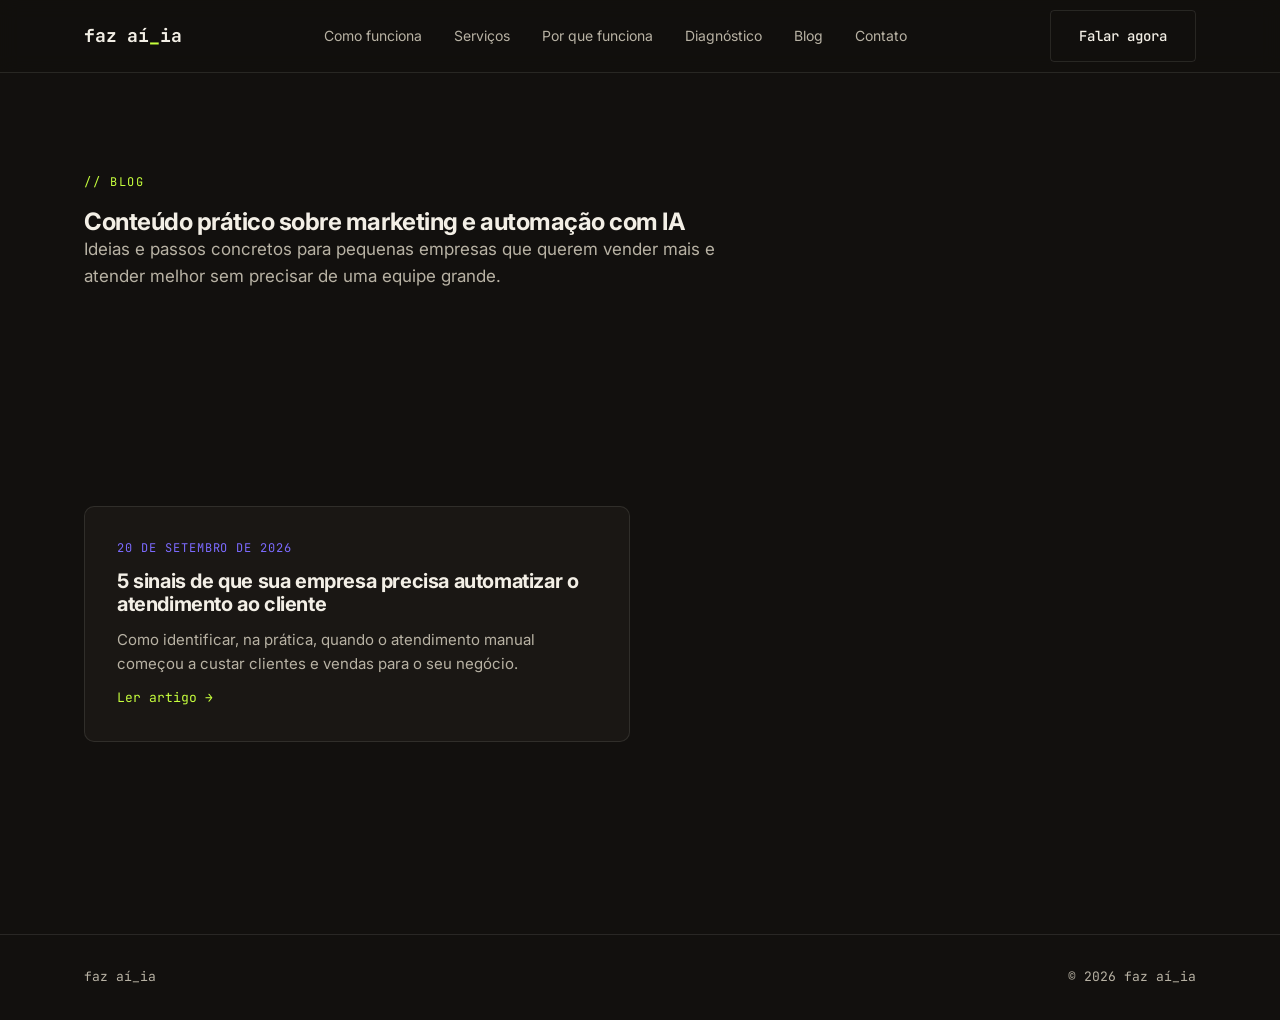
==== blog/index.html @ 1f289111 "Cria pagina de listagem do blog" ====
<!DOCTYPE html>
  <html lang="pt-BR">
  <head>
  <meta charset="UTF-8" />
  <meta name="viewport" content="width=device-width, initial-scale=1.0" />
  <title>Blog | Faz Aí IA</title>
  <meta name="description" content="Conteúdo prático sobre marketing, e-commerce e automação com IA para pequenas empresas. Escrito pela Faz Aí IA." />
  <link rel="icon" type="image/svg+xml" href="/favicon.svg" />
  <link rel="preconnect" href="https://fonts.googleapis.com" />
  <link rel="preconnect" href="https://fonts.gstatic.com" crossorigin />
  <link href="https://fonts.googleapis.com/css2?family=Inter:wght@400;500;600;700&family=JetBrains+Mono:wght@400;500;700&display=swap" rel="stylesheet" />
  <link rel="stylesheet" href="/styles.css" />
  </head>
  <body>

  <header class="site-header">
    <div class="wrap">
      <a href="/" class="logo">faz aí<span>_</span>ia</a>
      <nav id="nav">
        <ul>
          <li><a href="/#como-funciona">Como funciona</a></li>
          <li><a href="/#servicos">Serviços</a></li>
          <li><a href="/#por-que-funciona">Por que funciona</a></li>
        <li><a href="/#diagnostico">Diagnóstico</a></li>
          <li><a href="/blog/">Blog</a></li>
          <li><a href="/#contato">Contato</a></li>
        </ul>
      </nav>
      <div class="header-cta">
        <a href="/#contato" class="btn btn-outline">Falar agora</a>
        <button class="nav-toggle" id="navToggle" aria-label="Abrir menu">☰</button>
      </div>
    </div>
  </header>

  <main>

    <section class="blog-hero">
      <div class="wrap">
        <div class="section-head">
          <span class="eyebrow">// blog</span>
          <h1>Conteúdo prático sobre marketing e automação com IA</h1>
          <p>Ideias e passos concretos para pequenas empresas que querem vender mais e atender melhor sem precisar de uma equipe grande.</p>
        </div>
      </div>
    </section>

    <section>
      <div class="wrap">
        <div class="blog-grid">

          <a href="/blog/5-sinais-automatizar-atendimento.html" class="blog-card">
            <span class="blog-card-date">20 de setembro de 2026</span>
            <h3>5 sinais de que sua empresa precisa automatizar o atendimento ao cliente</h3>
          <p>Como identificar, na prática, quando o atendimento manual começou a custar clientes e vendas para o seu negócio.</p>
            <span class="read-more">Ler artigo →</span>
          </a>

        </div>
      </div>
    </section>

  </main>

  <footer class="site-footer">
    <div class="wrap">
      <p>faz aí_ia</p>
    <p id="year"></p>
  </div>
  </footer>

  <script src="/script.js"></script>
  </body>
  </html>
---- styles.css ----
:root {
  --bg: #12100E;
  --bg-alt: #1A1714;
  --text: #F3EFE6;
  --text-dim: #B8B2A4;
  --accent: #C6FF3D;
  --accent-2: #7C6BFF;
  --border: rgba(243, 239, 230, 0.1);
  --font-mono: 'JetBrains Mono', monospace;
  --font-body: 'Inter', sans-serif;
  --max-width: 1160px;
}

* {
  margin: 0;
  padding: 0;
  box-sizing: border-box;
}

html {
  scroll-behavior: smooth;
}

body {
  background: var(--bg);
  color: var(--text);
  font-family: var(--font-body);
  line-height: 1.6;
  -webkit-font-smoothing: antialiased;
  overflow-x: hidden;
}

img, svg {
  display: block;
  max-width: 100%;
}

a {
  color: inherit;
  text-decoration: none;
}

ul {
  list-style: none;
}

.wrap {
  max-width: var(--max-width);
  margin: 0 auto;
  padding: 0 24px;
}

.eyebrow {
  display: inline-block;
  font-family: var(--font-mono);
  font-size: 12px;
  letter-spacing: 0.14em;
  text-transform: uppercase;
  color: var(--accent);
  margin-bottom: 16px;
}

h1, h2, h3 {
  font-weight: 700;
  letter-spacing: -0.02em;
  line-height: 1.15;
}

h2 {
  font-size: clamp(28px, 4vw, 42px);
  margin-bottom: 16px;
}

.section-head {
  max-width: 640px;
  margin-bottom: 56px;
}

.section-head p {
  color: var(--text-dim);
  font-size: 17px;
}

section {
  padding: 96px 0;
}

/* Buttons */
.btn {
  display: inline-flex;
  align-items: center;
  gap: 8px;
  font-family: var(--font-mono);
  font-size: 14px;
  font-weight: 500;
  padding: 14px 28px;
  border-radius: 4px;
  border: 1px solid transparent;
  cursor: pointer;
  transition: transform 0.15s ease, background 0.15s ease, border-color 0.15s ease;
  white-space: nowrap;
}

.btn:active {
  transform: scale(0.98);
}

.btn-primary {
  background: var(--accent);
  color: #12100E;
}

.btn-primary:hover {
  background: #d8ff70;
}

.btn-outline {
  border-color: var(--border);
  color: var(--text);
}

.btn-outline:hover {
  border-color: var(--accent);
  color: var(--accent);
}

/* Header */
.site-header {
  position: fixed;
  top: 0;
  left: 0;
  right: 0;
  z-index: 100;
  background: rgba(18, 16, 14, 0.85);
  backdrop-filter: blur(10px);
  border-bottom: 1px solid var(--border);
}

.site-header .wrap {
  display: flex;
  align-items: center;
  justify-content: space-between;
  height: 72px;
}

.logo {
  font-family: var(--font-mono);
  font-weight: 700;
  font-size: 18px;
  letter-spacing: -0.01em;
}

.logo span {
  color: var(--accent);
}

.site-header nav ul {
  display: flex;
  gap: 32px;
  font-size: 14px;
  color: var(--text-dim);
}

.site-header nav a:hover {
  color: var(--text);
}

.header-cta {
  display: flex;
  align-items: center;
  gap: 24px;
}

.nav-toggle {
  display: none;
  background: none;
  border: none;
  color: var(--text);
  font-size: 22px;
  cursor: pointer;
}

/* Hero */
.hero {
  padding: 168px 0 96px;
  position: relative;
}

.hero::before {
  content: '';
  position: absolute;
  top: -10%;
  right: -10%;
  width: 480px;
  height: 480px;
  background: radial-gradient(circle, rgba(198, 255, 61, 0.08), transparent 70%);
  pointer-events: none;
}

.hero-grid {
  display: grid;
  grid-template-columns: 1.1fr 1fr;
  gap: 64px;
  align-items: center;
}

.hero h1 {
  font-size: clamp(36px, 5.2vw, 58px);
  margin-bottom: 24px;
}

.hero h1 em {
  font-style: normal;
  color: var(--accent);
}

.hero-sub {
  font-size: 18px;
  color: var(--text-dim);
  max-width: 480px;
  margin-bottom: 36px;
}

.hero-actions {
  display: flex;
  gap: 16px;
  flex-wrap: wrap;
}

/* Terminal block */
.terminal {
  background: var(--bg-alt);
  border: 1px solid var(--border);
  border-radius: 10px;
  overflow: hidden;
  box-shadow: 0 24px 60px -20px rgba(0, 0, 0, 0.6);
}

.terminal-bar {
  display: flex;
  align-items: center;
  gap: 8px;
  padding: 12px 16px;
  border-bottom: 1px solid var(--border);
}

.terminal-dot {
  width: 10px;
  height: 10px;
  border-radius: 50%;
  background: #4a4640;
}

.terminal-title {
  margin-left: 8px;
  font-family: var(--font-mono);
  font-size: 12px;
  color: var(--text-dim);
}

.terminal-body {
  padding: 24px;
  font-family: var(--font-mono);
  font-size: 13.5px;
  min-height: 220px;
}

.terminal-line {
  margin-bottom: 10px;
  opacity: 0;
  animation: fadeIn 0.4s ease forwards;
}

.terminal-line .prompt {
  color: var(--accent-2);
}

.terminal-line .ok {
  color: var(--accent);
}

.terminal-line .dim {
  color: var(--text-dim);
}

.cursor {
  display: inline-block;
  width: 7px;
  height: 14px;
  background: var(--accent);
  margin-left: 2px;
  animation: blink 1s step-end infinite;
  vertical-align: middle;
}

@keyframes fadeIn {
  to { opacity: 1; }
}

@keyframes blink {
  50% { opacity: 0; }
}

/* How it works */
.steps {
  display: grid;
  grid-template-columns: repeat(3, 1fr);
  gap: 24px;
}

.step-card {
  background: var(--bg-alt);
  border: 1px solid var(--border);
  border-radius: 10px;
  padding: 32px 28px;
  position: relative;
}

.step-num {
  font-family: var(--font-mono);
  font-size: 13px;
  color: var(--accent);
  margin-bottom: 20px;
}

.step-card h3 {
  font-size: 20px;
  margin-bottom: 12px;
}

.step-card p {
  color: var(--text-dim);
  font-size: 15px;
}

.step-arrow {
  position: absolute;
  top: 50%;
  right: -20px;
  transform: translateY(-50%);
  color: var(--text-dim);
  font-family: var(--font-mono);
  font-size: 18px;
  z-index: 2;
}

.step-card:last-child .step-arrow {
  display: none;
}

/* Services */
.services-alt {
  background: var(--bg-alt);
}

.services-grid {
  display: grid;
  grid-template-columns: repeat(2, 1fr);
  gap: 20px;
}

.service-card {
  background: var(--bg);
  border: 1px solid var(--border);
  border-radius: 10px;
  padding: 32px;
  transition: border-color 0.2s ease;
}

.service-card:hover {
  border-color: var(--accent-2);
}

.service-tag {
  font-family: var(--font-mono);
  font-size: 11px;
  letter-spacing: 0.08em;
  text-transform: uppercase;
  color: var(--accent-2);
  margin-bottom: 14px;
  display: block;
}

.service-card h3 {
  font-size: 20px;
  margin-bottom: 12px;
}

.service-card p {
  color: var(--text-dim);
  font-size: 15px;
}

/* Why it works */
.stats-grid {
  display: grid;
  grid-template-columns: repeat(4, 1fr);
  gap: 24px;
  margin-bottom: 64px;
}

.stat {
  border-left: 2px solid var(--accent);
  padding-left: 18px;
}

.stat-num {
  font-family: var(--font-mono);
  font-size: 34px;
  font-weight: 700;
  color: var(--text);
  margin-bottom: 6px;
}

.stat-label {
  color: var(--text-dim);
  font-size: 14px;
}

.diff-grid {
  display: grid;
  grid-template-columns: repeat(3, 1fr);
  gap: 20px;
}

.diff-card {
  padding: 24px;
  background: var(--bg-alt);
  border: 1px solid var(--border);
  border-radius: 10px;
}

.diff-card h4 {
  font-family: var(--font-mono);
  font-size: 15px;
  color: var(--accent);
  margin-bottom: 10px;
}

.diff-card p {
  font-size: 14px;
  color: var(--text-dim);
}

/* Diagnostic form */
.form-frame {
  max-width: 760px;
  background: #fff;
  border: 1px solid var(--border);
  border-radius: 10px;
  overflow: hidden;
}

.form-frame iframe {
  display: block;
  width: 100%;
  height: 1100px;
  border: 0;
}

.form-fallback {
  margin-top: 16px;
  font-size: 14px;
  color: var(--text-dim);
}

.form-fallback a {
  color: var(--accent);
  text-decoration: underline;
}

/* Final CTA */
.cta-final {
  text-align: center;
  padding: 120px 0;
}

.cta-final h2 {
  max-width: 620px;
  margin: 0 auto 20px;
}

.cta-final p {
  color: var(--text-dim);
  max-width: 480px;
  margin: 0 auto 40px;
  font-size: 17px;
}

.cta-final .btn {
  font-size: 16px;
  padding: 18px 40px;
}

/* Footer */
.site-footer {
  border-top: 1px solid var(--border);
  padding: 32px 0;
}

.site-footer .wrap {
  display: flex;
  align-items: center;
  justify-content: space-between;
  flex-wrap: wrap;
  gap: 12px;
}

.site-footer p {
  color: var(--text-dim);
  font-size: 13px;
  font-family: var(--font-mono);
}

/* Mobile */
@media (max-width: 900px) {
  .hero-grid {
    grid-template-columns: 1fr;
  }

  .steps {
    grid-template-columns: 1fr;
  }

  .step-arrow {
    display: none;
  }

  .services-grid {
    grid-template-columns: 1fr;
  }

  .stats-grid {
    grid-template-columns: repeat(2, 1fr);
  }

  .diff-grid {
    grid-template-columns: 1fr;
  }
}

@media (max-width: 720px) {
  .site-header nav {
    position: fixed;
    top: 72px;
    left: 0;
    right: 0;
    background: var(--bg);
    border-bottom: 1px solid var(--border);
    padding: 24px;
    transform: translateY(-120%);
    transition: transform 0.25s ease;
  }

  .site-header nav.open {
    transform: translateY(0);
  }

  .site-header nav ul {
    flex-direction: column;
    gap: 20px;
  }

  .header-cta .btn-outline {
    display: none;
  }

  .nav-toggle {
    display: block;
  }

  section {
    padding: 64px 0;
  }

  .hero {
    padding-top: 140px;
  }
}

@media (max-width: 520px) {
  .stats-grid {
    grid-template-columns: 1fr;
  }

  .hero-actions .btn {
    width: 100%;
    justify-content: center;
  }
}


/* Blog listing */
.blog-hero {
    padding: 168px 0 64px;
}

.blog-grid {
    display: grid;
    grid-template-columns: repeat(2, 1fr);
    gap: 20px;
    padding-bottom: 96px;
}

.blog-card {
    background: var(--bg-alt);
    border: 1px solid var(--border);
    border-radius: 10px;
    padding: 32px;
    display: flex;
    flex-direction: column;
    gap: 12px;
    transition: border-color 0.2s ease;
}

.blog-card:hover {
    border-color: var(--accent-2);
}

.blog-card-date {
    font-family: var(--font-mono);
    font-size: 12px;
    letter-spacing: 0.08em;
    text-transform: uppercase;
    color: var(--accent-2);
}

.blog-card h3 {
    font-size: 20px;
}

.blog-card p {
    color: var(--text-dim);
    font-size: 15px;
}

.blog-card .read-more {
    font-family: var(--font-mono);
    font-size: 13px;
    color: var(--accent);
    margin-top: auto;
}

/* Blog post */
.post {
    padding: 168px 0 96px;
}

.post-back {
    display: inline-block;
    margin-bottom: 32px;
    font-family: var(--font-mono);
    font-size: 13px;
    color: var(--text-dim);
}

.post-back:hover {
    color: var(--accent);
}

.post-head {
    max-width: 720px;
    margin: 0 auto 48px;
}

.post-meta {
    font-family: var(--font-mono);
    font-size: 12px;
    letter-spacing: 0.08em;
    text-transform: uppercase;
    color: var(--accent-2);
    margin-bottom: 16px;
}

.post-head h1 {
    font-size: clamp(30px, 4.5vw, 44px);
}

.post-body {
    max-width: 720px;
    margin: 0 auto;
    font-size: 17px;
    color: var(--text-dim);
}

.post-body p {
    margin-bottom: 24px;
}

.post-body h2 {
    color: var(--text);
    font-size: 26px;
    margin: 40px 0 16px;
}

.post-body ul {
    margin: 0 0 24px 0;
}

.post-body li {
    position: relative;
    padding-left: 28px;
    margin-bottom: 14px;
}

.post-body li::before {
    content: '→';
    position: absolute;
    left: 0;
    color: var(--accent);
    font-family: var(--font-mono);
}

.post-body strong {
    color: var(--text);
}

.post-cta {
    max-width: 720px;
    margin: 56px auto 0;
    padding: 32px;
    background: var(--bg-alt);
    border: 1px solid var(--border);
    border-radius: 10px;
    text-align: center;
}

.post-cta p {
    color: var(--text-dim);
    margin-bottom: 20px;
}

@media (max-width: 900px) {
    .blog-grid {
          grid-template-columns: 1fr;
    }
}
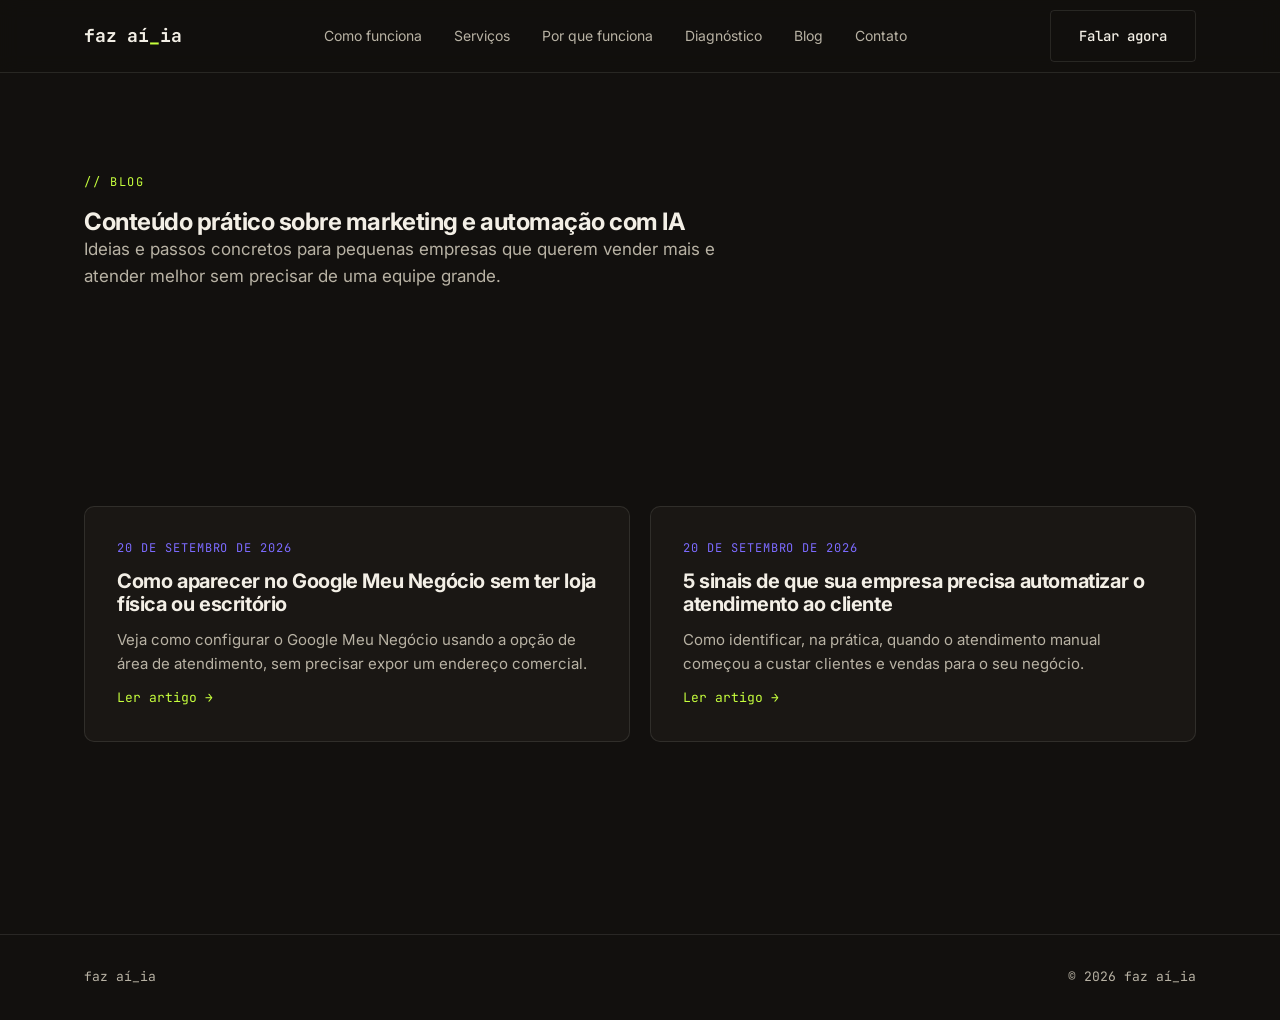
==== commit d6ce5d00: "Adiciona novo post na listagem do blog" ====
--- a/blog/index.html
+++ b/blog/index.html
@@ -49,6 +49,14 @@
       <div class="wrap">
         <div class="blog-grid">
 
+                  <a href="/blog/google-meu-negocio-sem-endereco-fisico.html" class="blog-card">
+                              <span class="blog-card-date">20 de setembro de 2026</span>
+                              <h3>Como aparecer no Google Meu Negócio sem ter loja física ou escritório</h3>
+                            <p>Veja como configurar o Google Meu Negócio usando a opção de área de atendimento, sem precisar expor um endereço comercial.</p>
+                            <span class="read-more">Ler artigo →</span>
+                  </a>
+        
+
           <a href="/blog/5-sinais-automatizar-atendimento.html" class="blog-card">
             <span class="blog-card-date">20 de setembro de 2026</span>
             <h3>5 sinais de que sua empresa precisa automatizar o atendimento ao cliente</h3>
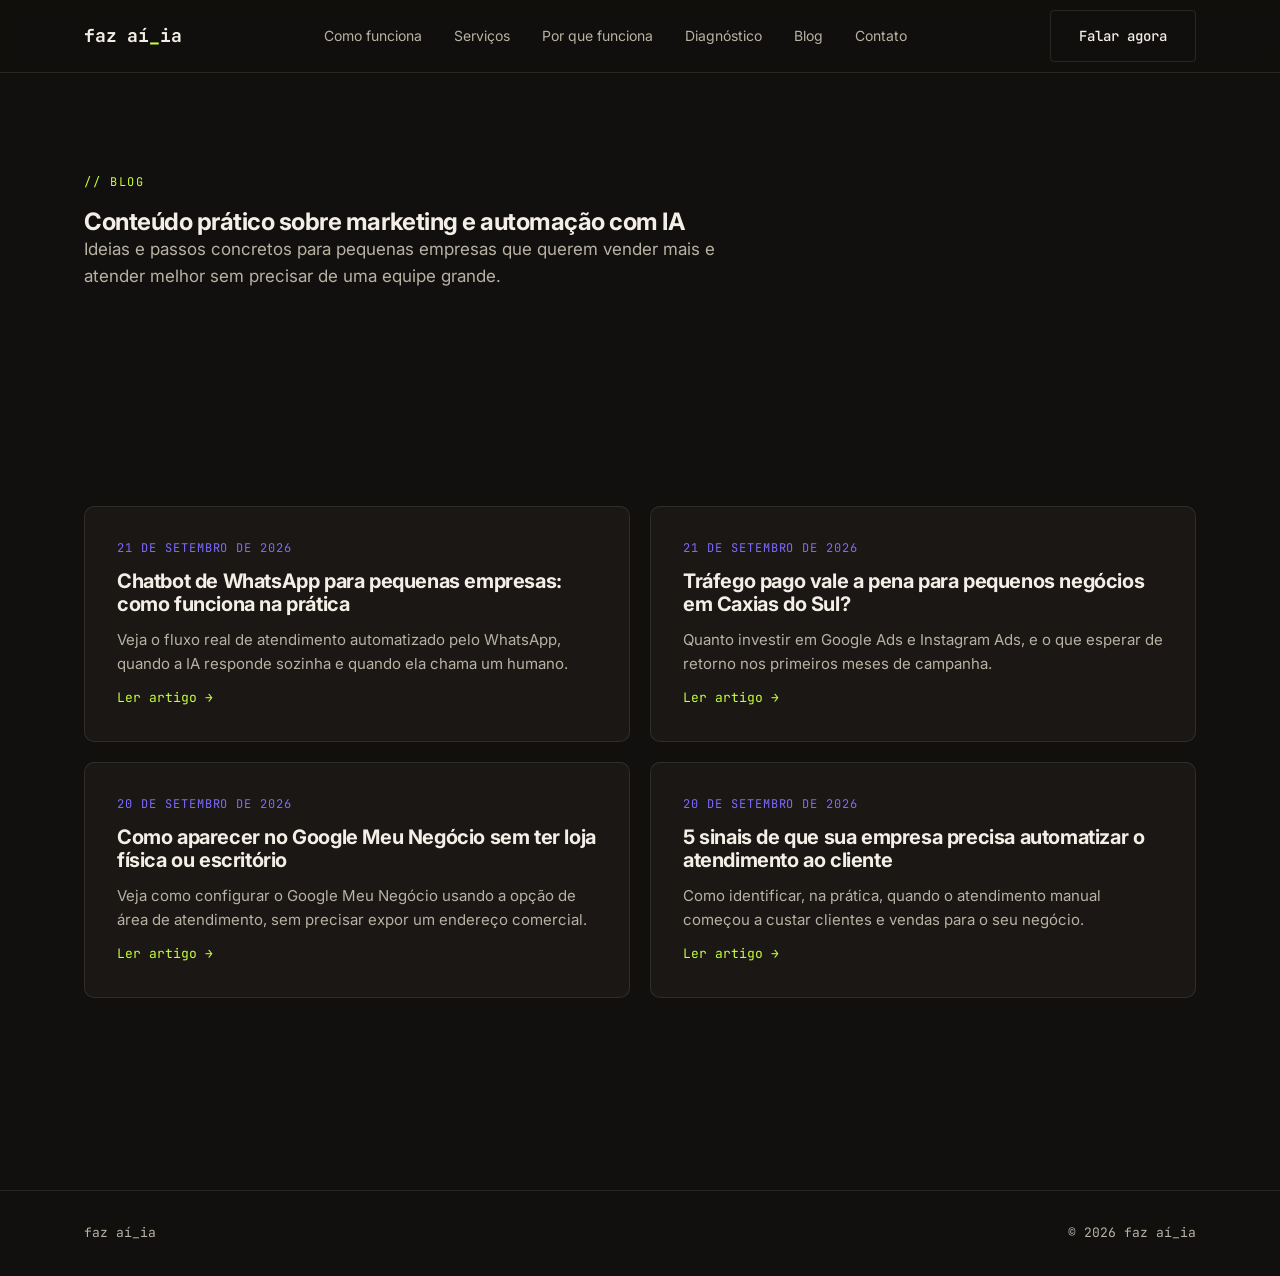
==== commit d91673f5: "Adiciona os dois novos posts na listagem do blog" ====
--- a/blog/index.html
+++ b/blog/index.html
@@ -49,7 +49,21 @@
       <div class="wrap">
         <div class="blog-grid">
 
-                  <a href="/blog/google-meu-negocio-sem-endereco-fisico.html" class="blog-card">
+                            <a href="/blog/chatbot-whatsapp-pequenas-empresas.html" class="blog-card">
+                                          <span class="blog-card-date">21 de setembro de 2026</span>
+                                          <h3>Chatbot de WhatsApp para pequenas empresas: como funciona na prática</h3>
+                                        <p>Veja o fluxo real de atendimento automatizado pelo WhatsApp, quando a IA responde sozinha e quando ela chama um humano.</p>
+                                        <span class="read-more">Ler artigo →</span>
+                            </a>
+        
+                  <a href="/blog/trafego-pago-pequenos-negocios-caxias-do-sul.html" class="blog-card">
+                              <span class="blog-card-date">21 de setembro de 2026</span>
+                              <h3>Tráfego pago vale a pena para pequenos negócios em Caxias do Sul?</h3>
+                              <p>Quanto investir em Google Ads e Instagram Ads, e o que esperar de retorno nos primeiros meses de campanha.</p>
+                              <span class="read-more">Ler artigo →</span>
+                  </a>
+        
+        <a href="/blog/google-meu-negocio-sem-endereco-fisico.html" class="blog-card">
                               <span class="blog-card-date">20 de setembro de 2026</span>
                               <h3>Como aparecer no Google Meu Negócio sem ter loja física ou escritório</h3>
                             <p>Veja como configurar o Google Meu Negócio usando a opção de área de atendimento, sem precisar expor um endereço comercial.</p>
--- a/styles.css
+++ b/styles.css
@@ -419,7 +419,7 @@
 
 .diff-grid {
   display: grid;
-  grid-template-columns: repeat(3, 1fr);
+    grid-template-columns: repeat(auto-fit, minmax(240px, 1fr));
   gap: 20px;
 }
 
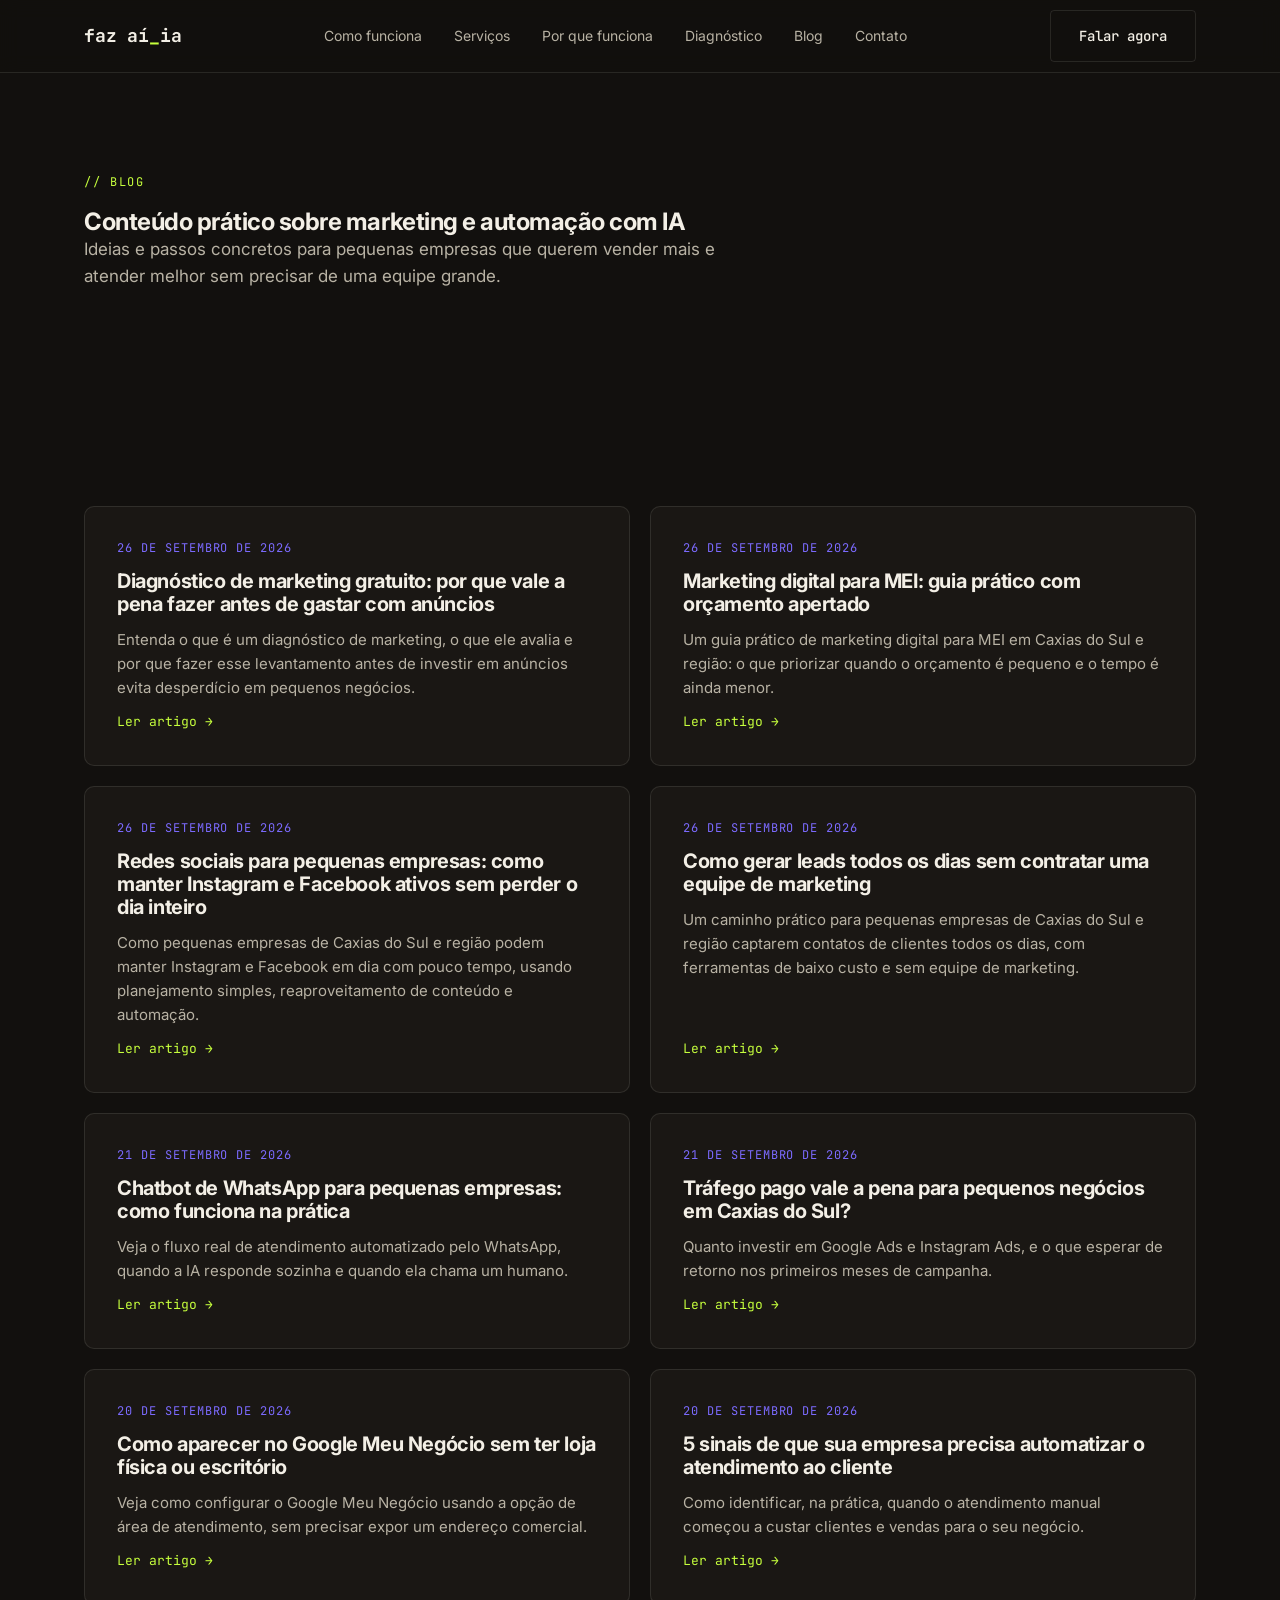
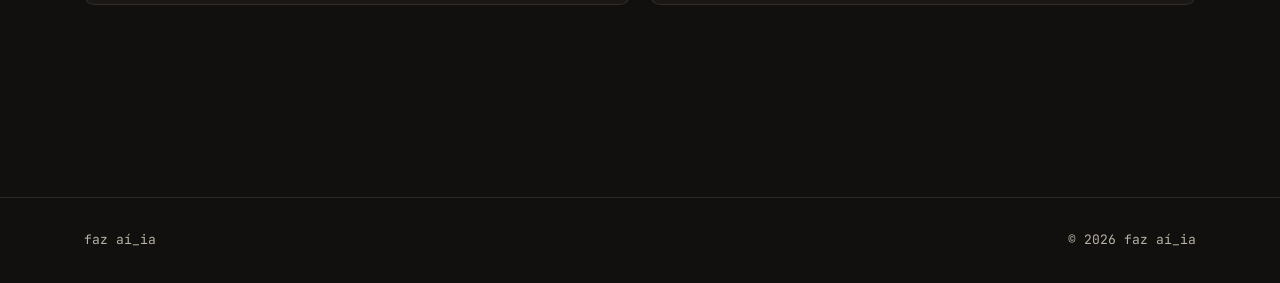
==== commit 8a2b406b: "Update index.html" ====
--- a/blog/index.html
+++ b/blog/index.html
@@ -1,6 +1,15 @@
 <!DOCTYPE html>
   <html lang="pt-BR">
   <head>
+    <!-- Google tag (gtag.js) -->
+    <script async src="https://www.googletagmanager.com/gtag/js?id=G-ZSTN7C4Q0T"></script>
+    <script>
+        window.dataLayer = window.dataLayer || [];
+        function gtag(){dataLayer.push(arguments);}
+        gtag('js', new Date());
+
+        gtag('config', 'G-ZSTN7C4Q0T');
+    </script>
   <meta charset="UTF-8" />
   <meta name="viewport" content="width=device-width, initial-scale=1.0" />
   <title>Blog | Faz Aí IA</title>
@@ -49,6 +58,34 @@
       <div class="wrap">
         <div class="blog-grid">
 
+        <a href="/blog/diagnostico-de-marketing-gratuito.html" class="blog-card">
+          <span class="blog-card-date">26 de setembro de 2026</span>
+          <h3>Diagnóstico de marketing gratuito: por que vale a pena fazer antes de gastar com anúncios</h3>
+          <p>Entenda o que é um diagnóstico de marketing, o que ele avalia e por que fazer esse levantamento antes de investir em anúncios evita desperdício em pequenos negócios.</p>
+          <span class="read-more">Ler artigo →</span>
+        </a>
+
+        <a href="/blog/marketing-digital-para-mei.html" class="blog-card">
+          <span class="blog-card-date">26 de setembro de 2026</span>
+          <h3>Marketing digital para MEI: guia prático com orçamento apertado</h3>
+          <p>Um guia prático de marketing digital para MEI em Caxias do Sul e região: o que priorizar quando o orçamento é pequeno e o tempo é ainda menor.</p>
+          <span class="read-more">Ler artigo →</span>
+        </a>
+
+        <a href="/blog/redes-sociais-pequenas-empresas-sem-perder-o-dia.html" class="blog-card">
+          <span class="blog-card-date">26 de setembro de 2026</span>
+          <h3>Redes sociais para pequenas empresas: como manter Instagram e Facebook ativos sem perder o dia inteiro</h3>
+          <p>Como pequenas empresas de Caxias do Sul e região podem manter Instagram e Facebook em dia com pouco tempo, usando planejamento simples, reaproveitamento de conteúdo e automação.</p>
+          <span class="read-more">Ler artigo →</span>
+        </a>
+
+        <a href="/blog/como-gerar-leads-sem-equipe-de-marketing.html" class="blog-card">
+          <span class="blog-card-date">26 de setembro de 2026</span>
+          <h3>Como gerar leads todos os dias sem contratar uma equipe de marketing</h3>
+          <p>Um caminho prático para pequenas empresas de Caxias do Sul e região captarem contatos de clientes todos os dias, com ferramentas de baixo custo e sem equipe de marketing.</p>
+          <span class="read-more">Ler artigo →</span>
+        </a>
+
                             <a href="/blog/chatbot-whatsapp-pequenas-empresas.html" class="blog-card">
                                           <span class="blog-card-date">21 de setembro de 2026</span>
                                           <h3>Chatbot de WhatsApp para pequenas empresas: como funciona na prática</h3>
--- a/styles.css
+++ b/styles.css
@@ -512,6 +512,16 @@
   font-family: var(--font-mono);
 }
 
+.site-footer a {
+  color: var(--text-dim);
+  text-decoration: underline;
+  text-underline-offset: 2px;
+}
+
+.site-footer a:hover {
+  color: var(--text);
+}
+
 /* Mobile */
 @media (max-width: 900px) {
   .hero-grid {
@@ -735,3 +745,740 @@
           grid-template-columns: 1fr;
     }
 }
+:root {
+  --bg: #12100E;
+  --bg-alt: #1A1714;
+  --text: #F3EFE6;
+  --text-dim: #B8B2A4;
+  --accent: #C6FF3D;
+  --accent-2: #7C6BFF;
+  --border: rgba(243, 239, 230, 0.1);
+  --font-mono: 'JetBrains Mono', monospace;
+  --font-body: 'Inter', sans-serif;
+  --max-width: 1160px;
+}
+
+* {
+  margin: 0;
+  padding: 0;
+  box-sizing: border-box;
+}
+
+html {
+  scroll-behavior: smooth;
+}
+
+body {
+  background: var(--bg);
+  color: var(--text);
+  font-family: var(--font-body);
+  line-height: 1.6;
+  -webkit-font-smoothing: antialiased;
+  overflow-x: hidden;
+}
+
+img, svg {
+  display: block;
+  max-width: 100%;
+}
+
+a {
+  color: inherit;
+  text-decoration: none;
+}
+
+ul {
+  list-style: none;
+}
+
+.wrap {
+  max-width: var(--max-width);
+  margin: 0 auto;
+  padding: 0 24px;
+}
+
+.eyebrow {
+  display: inline-block;
+  font-family: var(--font-mono);
+  font-size: 12px;
+  letter-spacing: 0.14em;
+  text-transform: uppercase;
+  color: var(--accent);
+  margin-bottom: 16px;
+}
+
+h1, h2, h3 {
+  font-weight: 700;
+  letter-spacing: -0.02em;
+  line-height: 1.15;
+}
+
+h2 {
+  font-size: clamp(28px, 4vw, 42px);
+  margin-bottom: 16px;
+}
+
+.section-head {
+  max-width: 640px;
+  margin-bottom: 56px;
+}
+
+.section-head p {
+  color: var(--text-dim);
+  font-size: 17px;
+}
+
+section {
+  padding: 96px 0;
+}
+
+/* Buttons */
+.btn {
+  display: inline-flex;
+  align-items: center;
+  gap: 8px;
+  font-family: var(--font-mono);
+  font-size: 14px;
+  font-weight: 500;
+  padding: 14px 28px;
+  border-radius: 4px;
+  border: 1px solid transparent;
+  cursor: pointer;
+  transition: transform 0.15s ease, background 0.15s ease, border-color 0.15s ease;
+  white-space: nowrap;
+}
+
+.btn:active {
+  transform: scale(0.98);
+}
+
+.btn-primary {
+  background: var(--accent);
+  color: #12100E;
+}
+
+.btn-primary:hover {
+  background: #d8ff70;
+}
+
+.btn-outline {
+  border-color: var(--border);
+  color: var(--text);
+}
+
+.btn-outline:hover {
+  border-color: var(--accent);
+  color: var(--accent);
+}
+
+/* Header */
+.site-header {
+  position: fixed;
+  top: 0;
+  left: 0;
+  right: 0;
+  z-index: 100;
+  background: rgba(18, 16, 14, 0.85);
+  backdrop-filter: blur(10px);
+  border-bottom: 1px solid var(--border);
+}
+
+.site-header .wrap {
+  display: flex;
+  align-items: center;
+  justify-content: space-between;
+  height: 72px;
+}
+
+.logo {
+  font-family: var(--font-mono);
+  font-weight: 700;
+  font-size: 18px;
+  letter-spacing: -0.01em;
+}
+
+.logo span {
+  color: var(--accent);
+}
+
+.site-header nav ul {
+  display: flex;
+  gap: 32px;
+  font-size: 14px;
+  color: var(--text-dim);
+}
+
+.site-header nav a:hover {
+  color: var(--text);
+}
+
+.header-cta {
+  display: flex;
+  align-items: center;
+  gap: 24px;
+}
+
+.nav-toggle {
+  display: none;
+  background: none;
+  border: none;
+  color: var(--text);
+  font-size: 22px;
+  cursor: pointer;
+}
+
+/* Hero */
+.hero {
+  padding: 168px 0 96px;
+  position: relative;
+}
+
+.hero::before {
+  content: '';
+  position: absolute;
+  top: -10%;
+  right: -10%;
+  width: 480px;
+  height: 480px;
+  background: radial-gradient(circle, rgba(198, 255, 61, 0.08), transparent 70%);
+  pointer-events: none;
+}
+
+.hero-grid {
+  display: grid;
+  grid-template-columns: 1.1fr 1fr;
+  gap: 64px;
+  align-items: center;
+}
+
+.hero h1 {
+  font-size: clamp(36px, 5.2vw, 58px);
+  margin-bottom: 24px;
+}
+
+.hero h1 em {
+  font-style: normal;
+  color: var(--accent);
+}
+
+.hero-sub {
+  font-size: 18px;
+  color: var(--text-dim);
+  max-width: 480px;
+  margin-bottom: 36px;
+}
+
+.hero-actions {
+  display: flex;
+  gap: 16px;
+  flex-wrap: wrap;
+}
+
+/* Terminal block */
+.terminal {
+  background: var(--bg-alt);
+  border: 1px solid var(--border);
+  border-radius: 10px;
+  overflow: hidden;
+  box-shadow: 0 24px 60px -20px rgba(0, 0, 0, 0.6);
+}
+
+.terminal-bar {
+  display: flex;
+  align-items: center;
+  gap: 8px;
+  padding: 12px 16px;
+  border-bottom: 1px solid var(--border);
+}
+
+.terminal-dot {
+  width: 10px;
+  height: 10px;
+  border-radius: 50%;
+  background: #4a4640;
+}
+
+.terminal-title {
+  margin-left: 8px;
+  font-family: var(--font-mono);
+  font-size: 12px;
+  color: var(--text-dim);
+}
+
+.terminal-body {
+  padding: 24px;
+  font-family: var(--font-mono);
+  font-size: 13.5px;
+  min-height: 220px;
+}
+
+.terminal-line {
+  margin-bottom: 10px;
+  opacity: 0;
+  animation: fadeIn 0.4s ease forwards;
+}
+
+.terminal-line .prompt {
+  color: var(--accent-2);
+}
+
+.terminal-line .ok {
+  color: var(--accent);
+}
+
+.terminal-line .dim {
+  color: var(--text-dim);
+}
+
+.cursor {
+  display: inline-block;
+  width: 7px;
+  height: 14px;
+  background: var(--accent);
+  margin-left: 2px;
+  animation: blink 1s step-end infinite;
+  vertical-align: middle;
+}
+
+@keyframes fadeIn {
+  to { opacity: 1; }
+}
+
+@keyframes blink {
+  50% { opacity: 0; }
+}
+
+/* How it works */
+.steps {
+  display: grid;
+  grid-template-columns: repeat(3, 1fr);
+  gap: 24px;
+}
+
+.step-card {
+  background: var(--bg-alt);
+  border: 1px solid var(--border);
+  border-radius: 10px;
+  padding: 32px 28px;
+  position: relative;
+}
+
+.step-num {
+  font-family: var(--font-mono);
+  font-size: 13px;
+  color: var(--accent);
+  margin-bottom: 20px;
+}
+
+.step-card h3 {
+  font-size: 20px;
+  margin-bottom: 12px;
+}
+
+.step-card p {
+  color: var(--text-dim);
+  font-size: 15px;
+}
+
+.step-arrow {
+  position: absolute;
+  top: 50%;
+  right: -20px;
+  transform: translateY(-50%);
+  color: var(--text-dim);
+  font-family: var(--font-mono);
+  font-size: 18px;
+  z-index: 2;
+}
+
+.step-card:last-child .step-arrow {
+  display: none;
+}
+
+/* Services */
+.services-alt {
+  background: var(--bg-alt);
+}
+
+.services-grid {
+  display: grid;
+  grid-template-columns: repeat(2, 1fr);
+  gap: 20px;
+}
+
+.service-card {
+  background: var(--bg);
+  border: 1px solid var(--border);
+  border-radius: 10px;
+  padding: 32px;
+  transition: border-color 0.2s ease;
+}
+
+.service-card:hover {
+  border-color: var(--accent-2);
+}
+
+.service-tag {
+  font-family: var(--font-mono);
+  font-size: 11px;
+  letter-spacing: 0.08em;
+  text-transform: uppercase;
+  color: var(--accent-2);
+  margin-bottom: 14px;
+  display: block;
+}
+
+.service-card h3 {
+  font-size: 20px;
+  margin-bottom: 12px;
+}
+
+.service-card p {
+  color: var(--text-dim);
+  font-size: 15px;
+}
+
+/* Why it works */
+.stats-grid {
+  display: grid;
+  grid-template-columns: repeat(4, 1fr);
+  gap: 24px;
+  margin-bottom: 64px;
+}
+
+.stat {
+  border-left: 2px solid var(--accent);
+  padding-left: 18px;
+}
+
+.stat-num {
+  font-family: var(--font-mono);
+  font-size: 34px;
+  font-weight: 700;
+  color: var(--text);
+  margin-bottom: 6px;
+}
+
+.stat-label {
+  color: var(--text-dim);
+  font-size: 14px;
+}
+
+.diff-grid {
+  display: grid;
+    grid-template-columns: repeat(auto-fit, minmax(240px, 1fr));
+  gap: 20px;
+}
+
+.diff-card {
+  padding: 24px;
+  background: var(--bg-alt);
+  border: 1px solid var(--border);
+  border-radius: 10px;
+}
+
+.diff-card h4 {
+  font-family: var(--font-mono);
+  font-size: 15px;
+  color: var(--accent);
+  margin-bottom: 10px;
+}
+
+.diff-card p {
+  font-size: 14px;
+  color: var(--text-dim);
+}
+
+/* Diagnostic form */
+.form-frame {
+  max-width: 760px;
+  background: #fff;
+  border: 1px solid var(--border);
+  border-radius: 10px;
+  overflow: hidden;
+}
+
+.form-frame iframe {
+  display: block;
+  width: 100%;
+  height: 1100px;
+  border: 0;
+}
+
+.form-fallback {
+  margin-top: 16px;
+  font-size: 14px;
+  color: var(--text-dim);
+}
+
+.form-fallback a {
+  color: var(--accent);
+  text-decoration: underline;
+}
+
+/* Final CTA */
+.cta-final {
+  text-align: center;
+  padding: 120px 0;
+}
+
+.cta-final h2 {
+  max-width: 620px;
+  margin: 0 auto 20px;
+}
+
+.cta-final p {
+  color: var(--text-dim);
+  max-width: 480px;
+  margin: 0 auto 40px;
+  font-size: 17px;
+}
+
+.cta-final .btn {
+  font-size: 16px;
+  padding: 18px 40px;
+}
+
+/* Footer */
+.site-footer {
+  border-top: 1px solid var(--border);
+  padding: 32px 0;
+}
+
+.site-footer .wrap {
+  display: flex;
+  align-items: center;
+  justify-content: space-between;
+  flex-wrap: wrap;
+  gap: 12px;
+}
+
+.site-footer p {
+  color: var(--text-dim);
+  font-size: 13px;
+  font-family: var(--font-mono);
+}
+
+/* Mobile */
+@media (max-width: 900px) {
+  .hero-grid {
+    grid-template-columns: 1fr;
+  }
+
+  .steps {
+    grid-template-columns: 1fr;
+  }
+
+  .step-arrow {
+    display: none;
+  }
+
+  .services-grid {
+    grid-template-columns: 1fr;
+  }
+
+  .stats-grid {
+    grid-template-columns: repeat(2, 1fr);
+  }
+
+  .diff-grid {
+    grid-template-columns: 1fr;
+  }
+}
+
+@media (max-width: 720px) {
+  .site-header nav {
+    position: fixed;
+    top: 72px;
+    left: 0;
+    right: 0;
+    background: var(--bg);
+    border-bottom: 1px solid var(--border);
+    padding: 24px;
+    transform: translateY(-120%);
+    transition: transform 0.25s ease;
+  }
+
+  .site-header nav.open {
+    transform: translateY(0);
+  }
+
+  .site-header nav ul {
+    flex-direction: column;
+    gap: 20px;
+  }
+
+  .header-cta .btn-outline {
+    display: none;
+  }
+
+  .nav-toggle {
+    display: block;
+  }
+
+  section {
+    padding: 64px 0;
+  }
+
+  .hero {
+    padding-top: 140px;
+  }
+}
+
+@media (max-width: 520px) {
+  .stats-grid {
+    grid-template-columns: 1fr;
+  }
+
+  .hero-actions .btn {
+    width: 100%;
+    justify-content: center;
+  }
+}
+
+
+/* Blog listing */
+.blog-hero {
+    padding: 168px 0 64px;
+}
+
+.blog-grid {
+    display: grid;
+    grid-template-columns: repeat(2, 1fr);
+    gap: 20px;
+    padding-bottom: 96px;
+}
+
+.blog-card {
+    background: var(--bg-alt);
+    border: 1px solid var(--border);
+    border-radius: 10px;
+    padding: 32px;
+    display: flex;
+    flex-direction: column;
+    gap: 12px;
+    transition: border-color 0.2s ease;
+}
+
+.blog-card:hover {
+    border-color: var(--accent-2);
+}
+
+.blog-card-date {
+    font-family: var(--font-mono);
+    font-size: 12px;
+    letter-spacing: 0.08em;
+    text-transform: uppercase;
+    color: var(--accent-2);
+}
+
+.blog-card h3 {
+    font-size: 20px;
+}
+
+.blog-card p {
+    color: var(--text-dim);
+    font-size: 15px;
+}
+
+.blog-card .read-more {
+    font-family: var(--font-mono);
+    font-size: 13px;
+    color: var(--accent);
+    margin-top: auto;
+}
+
+/* Blog post */
+.post {
+    padding: 168px 0 96px;
+}
+
+.post-back {
+    display: inline-block;
+    margin-bottom: 32px;
+    font-family: var(--font-mono);
+    font-size: 13px;
+    color: var(--text-dim);
+}
+
+.post-back:hover {
+    color: var(--accent);
+}
+
+.post-head {
+    max-width: 720px;
+    margin: 0 auto 48px;
+}
+
+.post-meta {
+    font-family: var(--font-mono);
+    font-size: 12px;
+    letter-spacing: 0.08em;
+    text-transform: uppercase;
+    color: var(--accent-2);
+    margin-bottom: 16px;
+}
+
+.post-head h1 {
+    font-size: clamp(30px, 4.5vw, 44px);
+}
+
+.post-body {
+    max-width: 720px;
+    margin: 0 auto;
+    font-size: 17px;
+    color: var(--text-dim);
+}
+
+.post-body p {
+    margin-bottom: 24px;
+}
+
+.post-body h2 {
+    color: var(--text);
+    font-size: 26px;
+    margin: 40px 0 16px;
+}
+
+.post-body ul {
+    margin: 0 0 24px 0;
+}
+
+.post-body li {
+    position: relative;
+    padding-left: 28px;
+    margin-bottom: 14px;
+}
+
+.post-body li::before {
+    content: '→';
+    position: absolute;
+    left: 0;
+    color: var(--accent);
+    font-family: var(--font-mono);
+}
+
+.post-body strong {
+    color: var(--text);
+}
+
+.post-cta {
+    max-width: 720px;
+    margin: 56px auto 0;
+    padding: 32px;
+    background: var(--bg-alt);
+    border: 1px solid var(--border);
+    border-radius: 10px;
+    text-align: center;
+}
+
+.post-cta p {
+    color: var(--text-dim);
+    margin-bottom: 20px;
+}
+
+@media (max-width: 900px) {
+    .blog-grid {
+          grid-template-columns: 1fr;
+    }
+}
